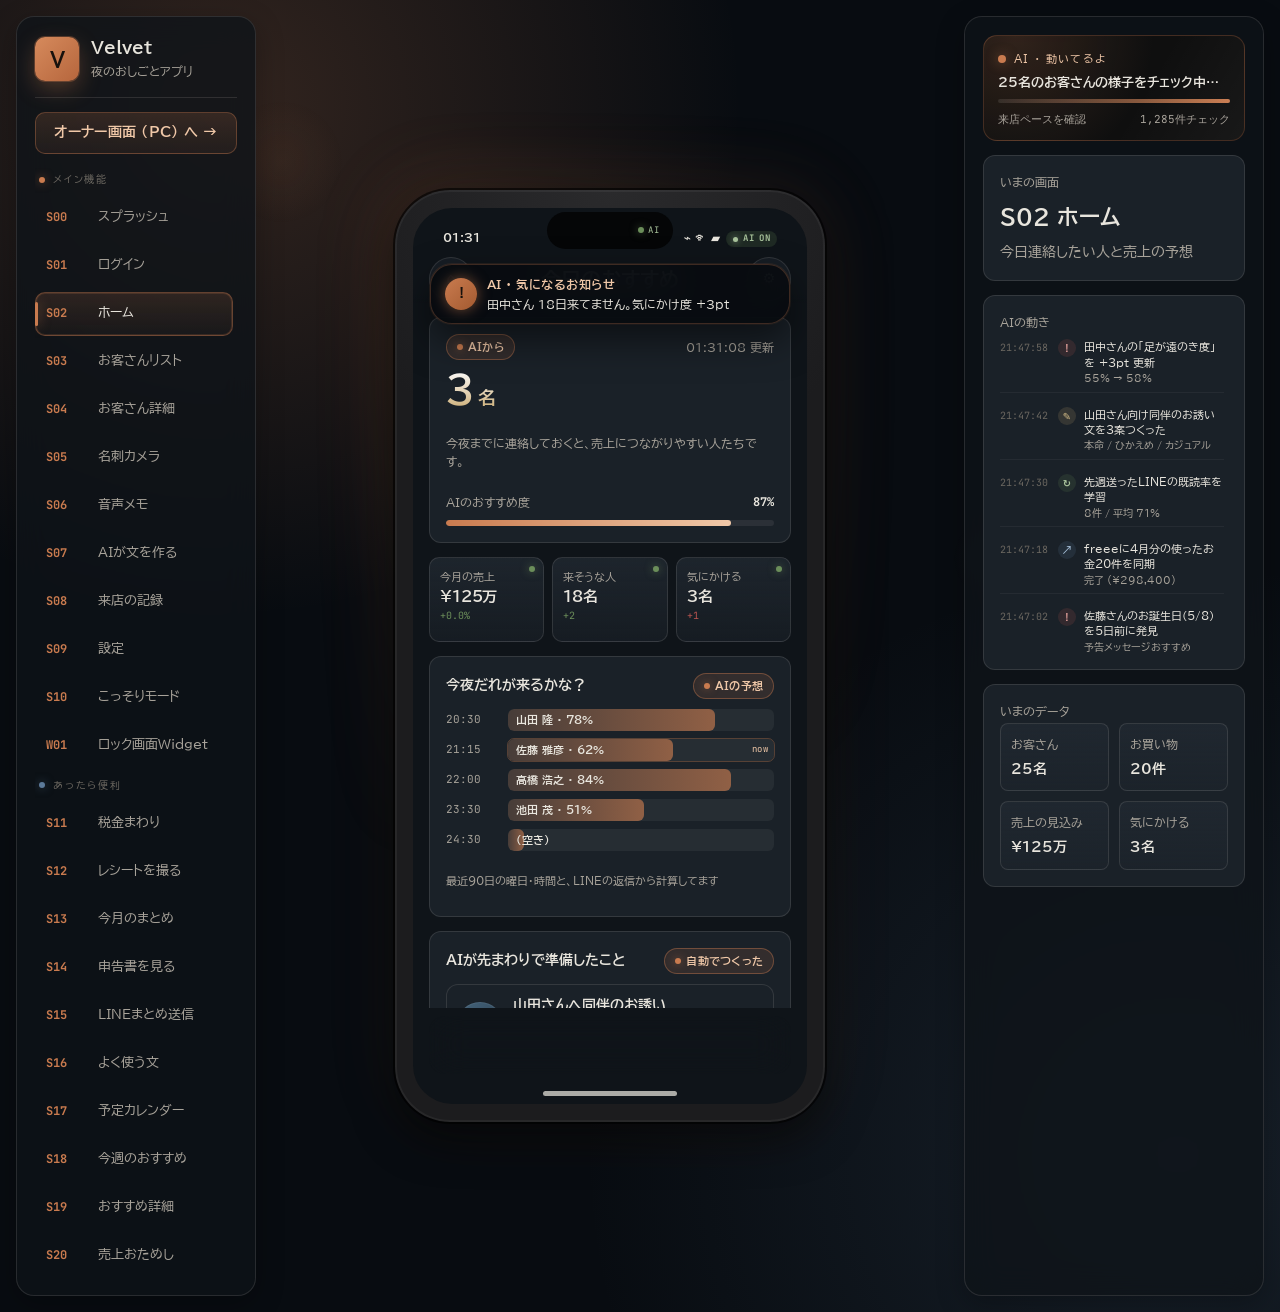
==== index.html @ 961296d8 "Publish Velvet preview" ====
<!doctype html>
<html lang="ja">
<head>
  <meta charset="utf-8">
  <meta name="viewport" content="width=device-width, initial-scale=1">
  <title>Project Velvet Preview</title>
  <meta name="description" content="Project Velvet の共有用インタラクティブHTMLモックアップ。iOS画面とオーナー向けPC画面をブラウザで確認できます。">
  <meta name="theme-color" content="#080c11">
  <meta property="og:type" content="website">
  <meta property="og:title" content="Project Velvet Preview">
  <meta property="og:description" content="Project Velvet の共有用インタラクティブHTMLモックアップ。">
  <meta property="og:url" content="https://ryoki63.github.io/NW/">
  <meta name="twitter:card" content="summary">
  <link rel="icon" href="./favicon.svg" type="image/svg+xml">
  <link rel="canonical" href="https://ryoki63.github.io/NW/">
  <link rel="preconnect" href="https://fonts.googleapis.com">
  <link rel="preconnect" href="https://fonts.gstatic.com" crossorigin>
  <link href="https://fonts.googleapis.com/css2?family=BIZ+UDPGothic:wght@400;700&family=JetBrains+Mono:wght@400;500&display=swap" rel="stylesheet">
  <link rel="stylesheet" href="./styles.css">
</head>
<body>
  <div class="final-shell">
    <aside class="side">
      <div class="brand">
        <div class="brand-mark">V</div>
        <div>
          <strong>Velvet</strong>
          <span>夜のおしごとアプリ</span>
        </div>
      </div>
      <a class="switch-link" href="./btob/">オーナー画面 (PC) へ →</a>
      <nav id="screenNav" class="screen-nav"></nav>
    </aside>

    <main class="stage">
      <div class="phone">
        <div class="island">
          <div class="island-pulse">
            <span class="dot"></span>
            <span>AI</span>
          </div>
        </div>
        <div class="phone-screen">
          <div class="status">
            <span id="statusClock">21:48</span>
            <span>⌁ ᯤ ▰<span class="ai-chip">AI ON</span></span>
          </div>
          <div id="toast" class="toast" aria-live="polite">
            <div class="toast-icon">AI</div>
            <div class="toast-body">
              <strong id="toastTitle">AIから</strong>
              <p id="toastBody">見守りスタートしました</p>
            </div>
          </div>
          <section id="screen" class="screen"></section>
          <nav id="tabbar" class="tabbar" aria-label="アプリのメニュー"></nav>
          <div class="home-line"></div>
        </div>
      </div>
    </main>

    <aside class="meta">
      <div class="ai-status">
        <div class="ai-status-head"><span class="pip"></span> AI · 動いてるよ</div>
        <div class="ai-task" id="aiTask">25名のお客さんの様子をチェック中…</div>
        <div class="ai-progress"><span></span></div>
        <div class="ai-status-foot">
          <span id="aiSubtask">来店ペースを確認</span>
          <span id="aiOps">0件チェック</span>
        </div>
      </div>

      <div class="panel">
        <span class="eyebrow">いまの画面</span>
        <h1 id="metaTitle"></h1>
        <p id="metaPurpose"></p>
      </div>

      <div class="panel">
        <span class="eyebrow">AIの動き</span>
        <div id="activityLog" class="activity-log"></div>
      </div>

      <div class="panel">
        <span class="eyebrow">いまのデータ</span>
        <div id="metaData" class="meta-grid"></div>
      </div>
    </aside>
  </div>

  <script src="./app.js"></script>
</body>
</html>
---- styles.css ----
:root {
  color-scheme: dark;
  --bg-base: #0f1419;
  --bg-surface: #1a2128;
  --bg-elevated: #242c35;
  --text-primary: #e8e5dd;
  --text-secondary: #a8a39a;
  --text-muted: #6b6760;
  --accent: #c97b4f;
  --accent-glow: rgba(201,123,79,.55);
  --success: #6b8e5a;
  --warning: #c49858;
  --danger: #b85450;
  --info: #5c7a99;
  --line: rgba(232, 229, 221, 0.12);
  --line-strong: rgba(232, 229, 221, 0.24);
  --shadow-lg: 0 18px 42px rgba(0, 0, 0, 0.55);
  --shadow-glow: 0 0 0 1px rgba(201,123,79,.32), 0 12px 36px rgba(201,123,79,.18);
  --radius: 12px;
  --font: "BIZ UDPGothic", "BIZ UDゴシック", "Hiragino Sans", "Yu Gothic", system-ui, sans-serif;
  --mono: ui-monospace, "SF Mono", "JetBrains Mono", Consolas, monospace;
}

* { box-sizing: border-box; }

body {
  margin: 0;
  min-height: 100vh;
  background:
    radial-gradient(circle at 18% 8%, rgba(201,123,79,.22), transparent 32%),
    radial-gradient(circle at 92% 88%, rgba(92,122,153,.18), transparent 36%),
    #080c11;
  background-color: #080c11;
  color: var(--text-primary);
  font-family: var(--font);
  font-size: 14px;
  line-height: 1.55;
  overflow-x: hidden;
}

body::before {
  content: "";
  position: fixed;
  inset: 0;
  pointer-events: none;
  background-image:
    radial-gradient(circle at 22% 18%, rgba(201,123,79,.06), transparent 5%),
    radial-gradient(circle at 78% 62%, rgba(201,169,110,.05), transparent 4%),
    radial-gradient(circle at 48% 88%, rgba(92,122,153,.05), transparent 4%);
  animation: drift 18s ease-in-out infinite alternate;
  z-index: 0;
}
@keyframes drift {
  to { transform: translate3d(0, -12px, 0) scale(1.02); }
}

button, input, textarea, select { font: inherit; }
button { cursor: pointer; }
button:active, .tap:active { opacity: .85; transform: scale(.97); }

.final-shell {
  position: relative;
  z-index: 1;
  display: grid;
  grid-template-columns: 284px minmax(430px, 1fr) 340px;
  gap: 24px;
  min-height: 100vh;
  padding: 24px;
}

.side, .meta {
  min-height: calc(100vh - 48px);
  border: 1px solid var(--line);
  border-radius: 18px;
  background: rgba(15,20,25,.78);
  box-shadow: 0 8px 28px rgba(0,0,0,.28);
  backdrop-filter: blur(16px);
}

.side {
  display: flex;
  flex-direction: column;
  gap: 14px;
  padding: 18px;
}

.brand {
  display: flex;
  gap: 12px;
  align-items: center;
  padding-bottom: 14px;
  border-bottom: 1px solid var(--line);
}

.brand-mark {
  position: relative;
  display: grid;
  width: 44px;
  height: 44px;
  place-items: center;
  border-radius: 10px;
  background: linear-gradient(135deg, #d68a5c, #b6663d);
  color: #17110d;
  font-size: 20px;
  font-weight: 700;
  box-shadow: 0 0 0 1px rgba(201,123,79,.32), 0 8px 22px rgba(201,123,79,.32);
}
.brand-mark::after {
  content: "";
  position: absolute;
  inset: -4px;
  border-radius: 14px;
  border: 1px solid rgba(201,123,79,.35);
  opacity: 0;
  animation: brandPulse 3.6s ease-in-out infinite;
}
@keyframes brandPulse {
  0%, 100% { opacity: 0; transform: scale(.9); }
  50% { opacity: .6; transform: scale(1.05); }
}

.brand span, .eyebrow, .muted, .label { color: var(--text-secondary); font-size: 12px; }
.brand strong { display: block; font-size: 17px; }

.switch-link {
  display: flex;
  align-items: center;
  justify-content: center;
  min-height: 42px;
  border: 1px solid rgba(201,123,79,.36);
  border-radius: 10px;
  background: linear-gradient(180deg, rgba(201,123,79,.18), rgba(201,123,79,.08));
  color: #f0c8a8;
  text-decoration: none;
  font-weight: 700;
  letter-spacing: .02em;
  transition: transform .2s ease, box-shadow .2s ease;
}
.switch-link:hover {
  transform: translateY(-1px);
  box-shadow: 0 8px 22px rgba(201,123,79,.22);
}

.nav-section {
  display: grid;
  gap: 4px;
}
.nav-section-title {
  display: flex;
  align-items: center;
  gap: 8px;
  margin: 4px 4px 2px;
  color: var(--text-muted);
  font-size: 10px;
  letter-spacing: .18em;
  text-transform: uppercase;
}
.nav-section-title::before {
  content: "";
  width: 6px;
  height: 6px;
  border-radius: 999px;
  background: var(--accent);
  box-shadow: 0 0 10px var(--accent-glow);
}
.nav-section-title.saas::before { background: var(--info); box-shadow: 0 0 10px rgba(92,122,153,.55); }

.screen-nav {
  display: grid;
  gap: 6px;
  overflow: auto;
  padding-right: 4px;
  flex: 1;
  min-height: 0;
  align-content: start;
}
.screen-nav::-webkit-scrollbar { width: 6px; }
.screen-nav::-webkit-scrollbar-thumb { background: rgba(232,229,221,.1); border-radius: 999px; }

.nav-btn {
  position: relative;
  display: grid;
  grid-template-columns: 42px minmax(0,1fr);
  gap: 10px;
  align-items: center;
  min-height: 44px;
  border: 1px solid transparent;
  border-radius: 10px;
  background: transparent;
  color: var(--text-secondary);
  padding: 6px 10px;
  text-align: left;
  transition: background .18s ease, color .18s ease, border-color .18s ease;
}

.nav-btn:hover {
  border-color: var(--line);
  background: rgba(36,44,53,.5);
  color: var(--text-primary);
}
.nav-btn.active {
  border-color: rgba(201,123,79,.42);
  background: linear-gradient(180deg, rgba(201,123,79,.16), rgba(201,123,79,.04));
  color: var(--text-primary);
  box-shadow: inset 0 0 0 1px rgba(201,123,79,.18);
}
.nav-btn.active::before {
  content: "";
  position: absolute;
  left: -1px;
  top: 9px;
  bottom: 9px;
  width: 3px;
  border-radius: 999px;
  background: var(--accent);
  box-shadow: 0 0 12px var(--accent-glow);
}

.nav-id { color: var(--accent); font-weight: 700; font-family: var(--mono); font-size: 12px; }
.nav-name { overflow: hidden; white-space: nowrap; text-overflow: ellipsis; font-size: 13px; }

.stage {
  display: grid;
  place-items: center;
  min-width: 0;
}

.stage-aux {
  position: absolute;
  display: grid;
  place-items: center;
  pointer-events: none;
}

.phone {
  position: relative;
  width: 430px;
  height: 932px;
  border-radius: 55px;
  background:
    radial-gradient(circle at 50% 0%, #2a2a2c 0%, #1c1c1e 30%),
    #1c1c1e;
  box-shadow:
    var(--shadow-lg),
    0 0 0 2px rgba(0,0,0,.6),
    inset 0 0 0 2px rgba(255,255,255,.05),
    0 0 80px rgba(201,123,79,.08);
  padding: 18px;
}

.phone::before {
  content: "";
  position: absolute;
  inset: -34px;
  border-radius: 80px;
  background: radial-gradient(circle at 30% 20%, rgba(201,123,79,.18), transparent 60%);
  filter: blur(28px);
  opacity: .55;
  z-index: -1;
}

.island {
  position: absolute;
  z-index: 3;
  top: 22px;
  left: 50%;
  width: 126px;
  height: 37px;
  border-radius: 20px;
  background: #050607;
  transform: translateX(-50%);
  overflow: hidden;
}

.island-pulse {
  position: absolute;
  top: 50%;
  right: 14px;
  transform: translateY(-50%);
  display: flex;
  gap: 4px;
  align-items: center;
  color: #a8c29b;
  font-size: 9px;
  font-family: var(--mono);
  letter-spacing: .04em;
}
.island-pulse .dot {
  width: 6px;
  height: 6px;
  border-radius: 999px;
  background: #6b8e5a;
  box-shadow: 0 0 8px rgba(107,142,90,.65);
  animation: pulseDot 1.6s ease-in-out infinite;
}
@keyframes pulseDot {
  0%, 100% { opacity: .55; transform: scale(.85); }
  50% { opacity: 1; transform: scale(1.15); }
}

.phone-screen {
  position: relative;
  display: grid;
  grid-template-rows: 47px minmax(0, 1fr) 72px 24px;
  width: 394px;
  height: 896px;
  overflow: hidden;
  border-radius: 39px;
  background: var(--bg-base);
}

.status {
  z-index: 2;
  display: flex;
  justify-content: space-between;
  align-items: end;
  padding: 0 30px 8px;
  font-size: 12px;
  font-weight: 700;
}
.status .ai-chip {
  display: inline-flex;
  gap: 5px;
  align-items: center;
  margin-left: 6px;
  padding: 1px 7px;
  border-radius: 999px;
  background: rgba(107,142,90,.18);
  color: #a8c29b;
  font-size: 9px;
  font-family: var(--mono);
  letter-spacing: .04em;
}
.status .ai-chip::before {
  content: "";
  width: 5px;
  height: 5px;
  border-radius: 999px;
  background: #a8c29b;
  box-shadow: 0 0 6px rgba(168,194,155,.7);
  animation: pulseDot 1.4s ease-in-out infinite;
}

.screen {
  position: relative;
  overflow: auto;
  padding: 0 16px 18px;
  -webkit-overflow-scrolling: touch;
  scrollbar-width: thin;
  scrollbar-color: rgba(232,229,221,.1) transparent;
}
.screen::-webkit-scrollbar { width: 4px; }
.screen::-webkit-scrollbar-thumb { background: rgba(232,229,221,.1); border-radius: 999px; }

.screen.slide { animation: slide .32s cubic-bezier(.32,.72,0,1); }
@keyframes slide {
  from { opacity: 0; transform: translateX(18px) scale(.99); filter: blur(2px); }
  to   { opacity: 1; transform: translateX(0) scale(1); filter: blur(0); }
}

/* Toast notification (Dynamic Island から降りてくる) */
.toast {
  position: absolute;
  top: 56px;
  left: 50%;
  z-index: 10;
  transform: translateX(-50%) translateY(-120px);
  display: flex;
  gap: 10px;
  align-items: center;
  width: min(360px, calc(100% - 32px));
  padding: 10px 14px;
  border-radius: 22px;
  background: rgba(8, 11, 16, .92);
  border: 1px solid rgba(201,123,79,.28);
  box-shadow: 0 16px 36px rgba(0,0,0,.5), 0 0 0 1px rgba(201,123,79,.12);
  backdrop-filter: blur(18px);
  opacity: 0;
  transition: transform .42s cubic-bezier(.32,.72,0,1), opacity .32s ease;
}
.toast.show {
  opacity: 1;
  transform: translateX(-50%) translateY(0);
}
.toast .toast-icon {
  display: grid;
  place-items: center;
  width: 32px;
  height: 32px;
  border-radius: 999px;
  background: linear-gradient(135deg, var(--accent), #a35a30);
  color: #17110d;
  font-size: 14px;
  font-weight: 700;
  flex: 0 0 auto;
  box-shadow: 0 0 14px var(--accent-glow);
}
.toast .toast-body { min-width: 0; flex: 1; }
.toast .toast-body strong {
  display: block;
  font-size: 12px;
  letter-spacing: .04em;
  color: #f0c8a8;
}
.toast .toast-body p {
  margin: 2px 0 0;
  font-size: 12px;
  color: var(--text-primary);
  line-height: 1.42;
  overflow: hidden;
  text-overflow: ellipsis;
  white-space: nowrap;
}

.home-line {
  justify-self: center;
  align-self: end;
  width: 134px;
  height: 5px;
  margin-bottom: 8px;
  border-radius: 999px;
  background: rgba(232,229,221,.72);
}

.meta {
  display: grid;
  align-content: start;
  gap: 14px;
  padding: 18px;
}

.panel, .card, .item {
  border: 1px solid var(--line);
  border-radius: var(--radius);
  background: var(--bg-surface);
}

.panel, .card { padding: 16px; }
.panel h1 { margin: 6px 0 8px; font-size: 22px; }
.panel p { margin: 0; color: var(--text-secondary); }
.panel ul { margin: 8px 0 0; padding-left: 18px; color: var(--text-secondary); }

.meta-grid {
  display: grid;
  grid-template-columns: 1fr 1fr;
  gap: 10px;
}

.meta-grid div {
  border: 1px solid var(--line);
  border-radius: 8px;
  padding: 10px;
  background: linear-gradient(180deg, rgba(36,44,53,.6), rgba(36,44,53,.2));
}
.meta-grid strong { display: block; margin-top: 3px; font-variant-numeric: tabular-nums; }

/* AI ステータス（メタパネル上部） */
.ai-status {
  position: relative;
  border: 1px solid rgba(201,123,79,.28);
  border-radius: 14px;
  padding: 14px 14px 12px;
  background:
    radial-gradient(circle at 12% 0%, rgba(201,123,79,.18), transparent 55%),
    rgba(20,15,12,.55);
  overflow: hidden;
}
.ai-status::after {
  content: "";
  position: absolute;
  inset: 0;
  background: linear-gradient(120deg, transparent 30%, rgba(255,255,255,.04) 50%, transparent 70%);
  background-size: 220% 100%;
  animation: shimmerBg 6s linear infinite;
  pointer-events: none;
}
@keyframes shimmerBg {
  to { background-position: -220% 0; }
}
.ai-status .ai-status-head {
  display: flex;
  align-items: center;
  gap: 8px;
  margin-bottom: 6px;
  font-size: 11px;
  letter-spacing: .12em;
  color: #f0c8a8;
  text-transform: uppercase;
}
.ai-status .ai-status-head .pip {
  width: 8px;
  height: 8px;
  border-radius: 999px;
  background: var(--accent);
  box-shadow: 0 0 12px var(--accent-glow);
  animation: pulseDot 1.6s ease-in-out infinite;
}
.ai-status .ai-task {
  font-size: 13px;
  font-weight: 700;
  color: var(--text-primary);
  margin-bottom: 6px;
}
.ai-status .ai-progress {
  height: 4px;
  border-radius: 999px;
  background: rgba(232,229,221,.1);
  overflow: hidden;
}
.ai-status .ai-progress span {
  display: block;
  height: 100%;
  background: linear-gradient(90deg, transparent, var(--accent), transparent);
  background-size: 200% 100%;
  animation: scanBar 1.8s linear infinite;
}
@keyframes scanBar {
  to { background-position: -200% 0; }
}
.ai-status .ai-status-foot {
  display: flex;
  justify-content: space-between;
  margin-top: 8px;
  color: var(--text-secondary);
  font-size: 11px;
  font-family: var(--mono);
}

/* AI Activity Log */
.activity-log {
  display: grid;
  gap: 8px;
  max-height: 320px;
  overflow: auto;
  padding-right: 4px;
}
.activity-log::-webkit-scrollbar { width: 4px; }
.activity-log::-webkit-scrollbar-thumb { background: rgba(232,229,221,.1); border-radius: 999px; }

.log-row {
  display: grid;
  grid-template-columns: 50px 18px 1fr;
  gap: 8px;
  align-items: start;
  font-size: 11px;
  line-height: 1.4;
  padding: 6px 0;
  border-bottom: 1px solid rgba(232,229,221,.05);
  animation: logIn .42s ease;
}
.log-row:last-child { border-bottom: 0; }
.log-row .log-time {
  color: var(--text-muted);
  font-family: var(--mono);
  font-size: 10px;
  padding-top: 2px;
}
.log-row .log-icon {
  display: grid;
  place-items: center;
  width: 18px;
  height: 18px;
  border-radius: 999px;
  background: rgba(201,123,79,.16);
  color: var(--accent);
  font-size: 10px;
  font-weight: 700;
}
.log-row.kind-detect .log-icon { background: rgba(184,84,80,.16); color: #dc9b96; }
.log-row.kind-gen .log-icon    { background: rgba(201,169,110,.16); color: #d8c08a; }
.log-row.kind-sync .log-icon   { background: rgba(92,122,153,.16); color: #a6bfd8; }
.log-row.kind-learn .log-icon  { background: rgba(107,142,90,.16); color: #a8c29b; }

.log-row p { margin: 0; color: var(--text-primary); }
.log-row .log-meta { color: var(--text-secondary); font-size: 10px; }
.log-row.is-new {
  background: linear-gradient(90deg, rgba(201,123,79,.1), transparent 90%);
  margin: 0 -4px;
  padding: 6px 4px;
  border-radius: 6px;
  border-bottom: 1px solid rgba(232,229,221,.05);
}
@keyframes logIn {
  from { opacity: 0; transform: translateY(-6px); }
  to   { opacity: 1; transform: translateY(0); }
}

/* 共通の見え方 */
.page { display: grid; gap: 14px; min-height: 100%; }

.nav-bar {
  position: sticky;
  top: 0;
  z-index: 2;
  display: flex;
  align-items: center;
  justify-content: space-between;
  min-height: 48px;
  margin: 0 -16px;
  padding: 0 16px;
  background: linear-gradient(var(--bg-base) 82%, rgba(15,20,25,0));
}

.nav-title {
  flex: 1;
  min-width: 0;
  overflow: hidden;
  text-align: center;
  text-overflow: ellipsis;
  white-space: nowrap;
  font-size: 20px;
  font-weight: 700;
}

.icon-btn {
  display: grid;
  width: 44px;
  height: 44px;
  place-items: center;
  border: 1px solid var(--line);
  border-radius: 999px;
  background: rgba(26,33,40,.78);
  color: var(--text-primary);
  transition: background .18s ease, border-color .18s ease;
}
.icon-btn:hover { background: var(--bg-elevated); border-color: var(--line-strong); }

.btn, .btn-primary, .btn-secondary {
  display: inline-flex;
  align-items: center;
  justify-content: center;
  gap: 6px;
  min-height: 44px;
  border-radius: 10px;
  padding: 0 14px;
  font-weight: 700;
  letter-spacing: .02em;
  transition: transform .18s ease, box-shadow .18s ease, filter .18s ease;
}

.btn-primary {
  border: 0;
  background: linear-gradient(135deg, #d68a5c, #b6663d);
  color: #17110d;
  box-shadow: 0 8px 22px rgba(201,123,79,.28);
}
.btn-primary:hover { transform: translateY(-1px); box-shadow: 0 12px 28px rgba(201,123,79,.36); }
.btn-secondary { border: 1px solid var(--line-strong); background: rgba(36,44,53,.4); color: var(--text-primary); }
.btn-secondary:hover { border-color: var(--accent); color: #f0c8a8; }

.row { display: flex; align-items: center; justify-content: space-between; gap: 10px; }
.row > strong {
  min-width: 0;
  text-align: right;
  overflow-wrap: anywhere;
}
.stack { display: grid; gap: 10px; }
.cluster { display: flex; flex-wrap: wrap; gap: 7px; }

.avatar {
  display: grid;
  flex: 0 0 auto;
  width: 46px;
  height: 46px;
  place-items: center;
  border-radius: 999px;
  background: linear-gradient(135deg, #44637a, #2c4051);
  font-weight: 700;
  box-shadow: inset 0 0 0 1px rgba(255,255,255,.06);
}

.avatar.lg { width: 72px; height: 72px; font-size: 22px; }
.avatar.vip-glow {
  background: linear-gradient(135deg, #d8c08a, #b48f4a);
  color: #17110d;
  box-shadow: 0 0 18px rgba(201,169,110,.45), inset 0 0 0 1px rgba(255,255,255,.18);
}

.badge, .chip {
  display: inline-flex;
  align-items: center;
  gap: 5px;
  min-height: 26px;
  border: 1px solid var(--line);
  border-radius: 999px;
  padding: 0 10px;
  color: var(--text-secondary);
  font-size: 11px;
  font-weight: 600;
  letter-spacing: .02em;
}

.vip { color: #c9a96e; border-color: rgba(201,169,110,.38); background: rgba(201,169,110,.12); }
.success { color: #a8c29b; border-color: rgba(107,142,90,.4); background: rgba(107,142,90,.14); }
.warn { color: #d7bd82; border-color: rgba(196,152,88,.4); background: rgba(196,152,88,.14); }
.danger { color: #dc9b96; border-color: rgba(184,84,80,.4); background: rgba(184,84,80,.14); }
.info { color: #a6bfd8; border-color: rgba(92,122,153,.4); background: rgba(92,122,153,.14); }
.ai { color: #f0c8a8; border-color: rgba(201,123,79,.42); background: rgba(201,123,79,.14); }
.ai::before {
  content: "";
  width: 6px;
  height: 6px;
  border-radius: 999px;
  background: var(--accent);
  box-shadow: 0 0 8px var(--accent-glow);
  animation: pulseDot 1.6s ease-in-out infinite;
}

.item {
  display: grid;
  grid-template-columns: auto minmax(0,1fr) auto;
  gap: 10px;
  align-items: center;
  min-height: 70px;
  padding: 12px;
  color: var(--text-primary);
  text-align: left;
  transition: transform .2s ease, border-color .2s ease, background .2s ease;
}
.item:hover { border-color: var(--line-strong); background: rgba(36,44,53,.7); }
.item > span:last-child {
  justify-self: end;
  max-width: 86px;
  text-align: right;
  white-space: normal;
  line-height: 1.25;
}

.item.compact {
  min-height: 62px;
  padding: 10px;
}

.copy { min-width: 0; }
.copy strong { display:block; overflow:hidden; white-space:nowrap; text-overflow:ellipsis; }
.copy p { margin: 2px 0 0; color: var(--text-secondary); font-size: 12px; }

.kpis { display:grid; grid-template-columns: repeat(3,1fr); gap:8px; }
.kpi {
  position: relative;
  min-width: 0;
  border:1px solid var(--line);
  border-radius:10px;
  background: linear-gradient(180deg, rgba(36,44,53,.7), rgba(36,44,53,.35));
  padding:10px 10px 10px 10px;
  overflow: hidden;
}
.kpi span {
  display:block;
  color:var(--text-secondary);
  font-size:11px;
  overflow: hidden;
  text-overflow: ellipsis;
  white-space: nowrap;
}
.kpi strong {
  display:block;
  margin-top:3px;
  font-size:15px;
  line-height:1.25;
  font-variant-numeric: tabular-nums;
  overflow: hidden;
  text-overflow: ellipsis;
  white-space: nowrap;
  letter-spacing: -.01em;
}
.kpi.live::after {
  content: "";
  position: absolute;
  top: 8px;
  right: 8px;
  width: 6px;
  height: 6px;
  border-radius: 999px;
  background: var(--success);
  box-shadow: 0 0 8px rgba(107,142,90,.7);
  animation: pulseDot 1.4s ease-in-out infinite;
}
.kpi.live > span:first-child { padding-right: 14px; }
.kpi .delta {
  display: inline-block;
  margin-top: 2px;
  font-size: 10px;
  color: var(--success);
  font-family: var(--mono);
  white-space: nowrap;
  overflow: hidden;
  text-overflow: ellipsis;
}
.kpi .delta.down { color: var(--danger); }

.hero-num {
  font-size: 38px;
  font-weight: 700;
  line-height: 1.1;
  font-variant-numeric: tabular-nums;
  letter-spacing: -.02em;
  background: linear-gradient(180deg, #ffffff 0%, #c9a96e 100%);
  -webkit-background-clip: text;
  background-clip: text;
  color: transparent;
}
.hero-num .hero-unit {
  font-size: 18px;
  font-weight: 700;
  margin-left: 4px;
  letter-spacing: 0;
}

.progress { height:8px; overflow:hidden; border-radius:999px; background: rgba(232,229,221,.12); }
.progress span {
  display:block;
  height:100%;
  border-radius:inherit;
  background: linear-gradient(90deg, var(--accent), #f0c8a8);
  transition: width .8s cubic-bezier(.32,.72,0,1);
}

.tabbar {
  position: relative;
  z-index: 5;
  display: grid;
  grid-template-columns: repeat(5,1fr);
  gap: 4px;
  align-self: center;
  margin: 8px 16px 6px;
  border: 1px solid var(--line);
  border-radius: 16px;
  background: rgba(15,20,25,.94);
  box-shadow: var(--shadow-lg);
  padding: 7px;
  backdrop-filter: blur(18px);
}

.tabbar.hidden {
  visibility: hidden;
  pointer-events: none;
}

.tabbar button {
  position: relative;
  min-height: 42px;
  border: 0;
  border-radius: 10px;
  background: transparent;
  color: var(--text-secondary);
  font-size: 11px;
  font-weight: 700;
}
.tabbar button.active {
  background: var(--bg-elevated);
  color: var(--text-primary);
  box-shadow: inset 0 0 0 1px rgba(201,123,79,.25);
}
.tabbar button.active::after {
  content: "";
  position: absolute;
  bottom: 4px;
  left: 50%;
  width: 14px;
  height: 2px;
  border-radius: 999px;
  background: var(--accent);
  transform: translateX(-50%);
  box-shadow: 0 0 8px var(--accent-glow);
}

.input, .textarea, .select {
  width: 100%;
  min-height: 44px;
  border: 1px solid var(--line);
  border-radius: 10px;
  background: rgba(15,20,25,.7);
  color: var(--text-primary);
  padding: 11px;
  transition: border-color .18s ease, box-shadow .18s ease;
}
.input:focus, .textarea:focus, .select:focus {
  border-color: var(--accent);
  box-shadow: 0 0 0 3px rgba(201,123,79,.15);
  outline: none;
}
.textarea { min-height: 92px; resize: vertical; }

.chart {
  position: relative;
  min-height: 150px;
  border: 1px solid var(--line);
  border-radius: 12px;
  background: linear-gradient(180deg, rgba(15,20,25,.55), rgba(15,20,25,.25));
  padding: 8px;
  overflow: hidden;
}
.chart::after {
  content: "";
  position: absolute;
  inset: 0;
  pointer-events: none;
  background: linear-gradient(120deg, transparent 30%, rgba(255,255,255,.025) 50%, transparent 70%);
  background-size: 220% 100%;
  animation: shimmerBg 9s linear infinite;
}

.donut-wrap { display:grid; grid-template-columns: 132px 1fr; gap:12px; align-items:center; }

.receipt-box, .camera {
  position: relative;
  min-height: 300px;
  border-radius: 16px;
  background:
    radial-gradient(circle at 50% 50%, rgba(232,229,221,.16), transparent 38%),
    #10161c;
  border: 1px solid var(--line);
  display:grid;
  place-items:center;
  text-align:center;
  overflow: hidden;
}

/* Realistic business card */
.bizcard-stage { display: grid; gap: 10px; place-items: center; }
.bizcard {
  position: relative;
  width: 280px;
  min-height: 168px;
  padding: 16px 18px 14px;
  border-radius: 6px;
  background:
    radial-gradient(120% 80% at 0% 0%, rgba(255,255,255,.55) 0%, transparent 55%),
    linear-gradient(180deg, #f8f3e7 0%, #ece4d3 100%);
  color: #2a2418;
  box-shadow:
    0 0 0 1px rgba(0,0,0,.06),
    0 2px 6px rgba(0,0,0,.18),
    0 14px 28px rgba(0,0,0,.28);
  text-align: left;
  font-feature-settings: "palt";
  letter-spacing: .02em;
  overflow: hidden;
  transform: rotate(-1.2deg);
  transition: transform .3s ease;
}
.bizcard::before {
  content: "";
  position: absolute;
  inset: 6px;
  border: 1px solid rgba(120, 95, 60, .22);
  border-radius: 3px;
  pointer-events: none;
}
.bizcard::after {
  content: "";
  position: absolute;
  left: 16px;
  right: 16px;
  bottom: 36px;
  height: 1px;
  background: linear-gradient(90deg, transparent, rgba(170, 130, 70, .55), transparent);
}
.bizcard:hover { transform: rotate(0deg) scale(1.02); }

.bizcard-bg-mark {
  position: absolute;
  right: -10px;
  bottom: -22px;
  font-size: 76px;
  font-weight: 800;
  color: rgba(170, 130, 70, .08);
  letter-spacing: -.04em;
  pointer-events: none;
}

.bizcard-head {
  display: grid;
  grid-template-columns: 36px 1fr;
  gap: 10px;
  align-items: center;
}
.bizcard-mark {
  display: grid;
  width: 36px;
  height: 36px;
  place-items: center;
  border-radius: 4px;
  background: linear-gradient(135deg, #6b4a25, #c9a35a);
  color: #f8f3e7;
  font-size: 11px;
  font-weight: 800;
  letter-spacing: .04em;
  box-shadow: 0 2px 4px rgba(0,0,0,.18);
}
.bizcard-company { display: grid; gap: 1px; min-width: 0; }
.bizcard-en {
  font-size: 8.5px;
  letter-spacing: .18em;
  text-transform: uppercase;
  color: #846239;
  font-weight: 600;
}
.bizcard-jp {
  font-size: 11px;
  font-weight: 700;
  color: #2a2418;
  white-space: nowrap;
  overflow: hidden;
  text-overflow: ellipsis;
}

.bizcard-line {
  height: 1px;
  margin: 10px 0 8px;
  background: linear-gradient(90deg, transparent, rgba(120, 95, 60, .35) 30%, rgba(120, 95, 60, .35) 70%, transparent);
}

.bizcard-body { display: grid; gap: 2px; padding: 0 0 4px; }
.bizcard-title {
  font-size: 9.5px;
  letter-spacing: .12em;
  color: #6b4a25;
  font-weight: 600;
}
.bizcard-name {
  font-size: 22px;
  font-weight: 700;
  color: #1d1810;
  letter-spacing: .12em;
  line-height: 1.1;
}
.bizcard-name-en {
  font-size: 9.5px;
  letter-spacing: .15em;
  color: #846239;
  font-weight: 500;
  text-transform: uppercase;
}

.bizcard-foot {
  display: grid;
  gap: 4px;
  margin-top: 6px;
  font-size: 9px;
  line-height: 1.5;
  color: #4a3d28;
  font-feature-settings: "palt";
}
.bizcard-foot > div { display: grid; gap: 1px; }
.bizcard-foot span { display: block; }

.bizcard-guide {
  margin: 0;
  font-size: 11px;
  color: var(--text-secondary);
  letter-spacing: .04em;
}
.camera::before {
  content: "";
  position: absolute;
  inset: 8px;
  border: 1px dashed rgba(201,123,79,.4);
  border-radius: 12px;
  pointer-events: none;
}
.camera::after {
  content: "";
  position: absolute;
  left: 8px;
  right: 8px;
  height: 2px;
  border-radius: 999px;
  background: linear-gradient(90deg, transparent, var(--accent), transparent);
  box-shadow: 0 0 14px var(--accent-glow);
  animation: scanLine 2.4s ease-in-out infinite;
}
@keyframes scanLine {
  0%   { top: 12px; opacity: 0; }
  10%  { opacity: 1; }
  90%  { opacity: 1; }
  100% { top: calc(100% - 12px); opacity: 0; }
}

.calendar {
  display:grid;
  grid-template-columns: repeat(7,1fr);
  gap:5px;
}
.day {
  position: relative;
  min-height: 42px;
  border: 1px solid var(--line);
  border-radius: 8px;
  padding: 5px;
  background: rgba(36,44,53,.5);
  font-size: 11px;
}
.day.has { border-color: rgba(201,123,79,.5); background: rgba(201,123,79,.08); }
.day.has::after {
  content: "";
  position: absolute;
  bottom: 4px;
  right: 4px;
  width: 5px;
  height: 5px;
  border-radius: 999px;
  background: var(--accent);
  box-shadow: 0 0 6px var(--accent-glow);
  animation: pulseDot 2s ease-in-out infinite;
}

.paper {
  min-height: 440px;
  border-radius: 8px;
  background: #f4f0e7;
  color: #23201b;
  padding: 18px;
  box-shadow: 0 10px 25px rgba(0,0,0,.28);
}

.scenario-card.active {
  border-color: rgba(201,123,79,.58);
  background: rgba(201,123,79,.12);
  box-shadow: 0 0 0 1px rgba(201,123,79,.36) inset, 0 12px 28px rgba(201,123,79,.18);
}

.drawn .sim-line {
  stroke-dasharray: 900;
  stroke-dashoffset: 900;
  animation: drawLine 1.2s ease forwards;
}
.drawn .accent-line { animation-delay: .2s; }
@keyframes drawLine {
  to { stroke-dashoffset: 0; }
}

.light-page {
  margin: 0 -16px -18px;
  padding: 0 16px 18px;
  min-height: 100%;
  background: #f5f3ee;
  color: #24201b;
}
.light-card { background:#fff; color:#24201b; border-color:rgba(36,32,27,.1); box-shadow:0 10px 20px rgba(36,32,27,.08); }

/* AI Bubble - 文案生成のタイプライター */
.ai-bubble {
  position: relative;
  border: 1px solid rgba(201,123,79,.32);
  border-radius: 12px;
  background:
    linear-gradient(180deg, rgba(201,123,79,.12), rgba(201,123,79,.04)),
    rgba(20,15,12,.5);
  padding: 14px 14px 12px;
  overflow: hidden;
}
.ai-bubble::before {
  content: "";
  position: absolute;
  top: 0; left: 0; right: 0;
  height: 1px;
  background: linear-gradient(90deg, transparent, var(--accent), transparent);
  background-size: 200% 100%;
  animation: scanBar 2.2s linear infinite;
}
.ai-bubble .ai-bubble-head {
  display: flex;
  gap: 8px;
  align-items: center;
  margin-bottom: 8px;
  font-size: 11px;
  letter-spacing: .12em;
  text-transform: uppercase;
  color: #f0c8a8;
}
.ai-bubble .ai-bubble-head::before {
  content: "";
  width: 7px;
  height: 7px;
  border-radius: 999px;
  background: var(--accent);
  box-shadow: 0 0 10px var(--accent-glow);
  animation: pulseDot 1.6s ease-in-out infinite;
}
.ai-bubble .ai-text {
  font-size: 13.5px;
  line-height: 1.6;
  color: var(--text-primary);
  min-height: 1.6em;
}
.ai-bubble .ai-text.typing::after {
  content: "▍";
  display: inline-block;
  margin-left: 2px;
  color: var(--accent);
  animation: caret .9s steps(2) infinite;
}
@keyframes caret {
  50% { opacity: 0; }
}

/* Voice waveform */
.waveform {
  display: flex;
  gap: 3px;
  align-items: end;
  justify-content: center;
  height: 64px;
  padding: 0 8px;
}
.waveform .bar {
  width: 4px;
  border-radius: 999px;
  background: linear-gradient(180deg, var(--accent), #6b8e5a);
  animation: waveBar 1s ease-in-out infinite;
}
@keyframes waveBar {
  0%, 100% { height: 12%; opacity: .55; }
  50%      { height: 92%; opacity: 1; }
}

/* Confidence Ring */
.ring-wrap {
  display: grid;
  grid-template-columns: 96px 1fr;
  gap: 14px;
  align-items: center;
}
.ring {
  position: relative;
  width: 96px;
  height: 96px;
}
.ring svg { width: 100%; height: 100%; transform: rotate(-90deg); }
.ring .ring-bg { stroke: rgba(232,229,221,.1); }
.ring .ring-fg {
  stroke: var(--accent);
  stroke-linecap: round;
  filter: drop-shadow(0 0 6px var(--accent-glow));
  stroke-dasharray: 264;
  animation: ringFill 1.4s cubic-bezier(.32,.72,0,1) forwards;
}
@keyframes ringFill {
  from { stroke-dashoffset: 264; }
}
.ring .ring-label {
  position: absolute;
  inset: 0;
  display: grid;
  place-items: center;
  text-align: center;
  font-variant-numeric: tabular-nums;
}
.ring .ring-label strong { font-size: 22px; }
.ring .ring-label span { display: block; font-size: 10px; color: var(--text-secondary); }

/* Splash boot */
.splash-boot {
  display: grid;
  place-items: center;
  gap: 18px;
  text-align: center;
  height: 100%;
}
.splash-boot .ring-orbit {
  position: relative;
  width: 140px;
  height: 140px;
}
.splash-boot .ring-orbit::before,
.splash-boot .ring-orbit::after {
  content: "";
  position: absolute;
  inset: 0;
  border-radius: 999px;
  border: 1px solid rgba(201,123,79,.28);
}
.splash-boot .ring-orbit::after {
  inset: 12px;
  border-color: rgba(201,123,79,.5);
  border-top-color: transparent;
  animation: rotate360 1.6s linear infinite;
}
@keyframes rotate360 { to { transform: rotate(360deg); } }

.splash-boot .splash-mark {
  position: absolute;
  top: 50%;
  left: 50%;
  width: 64px;
  height: 64px;
  display: grid;
  place-items: center;
  border-radius: 14px;
  background: linear-gradient(135deg, #d68a5c, #b6663d);
  color: #17110d;
  font-size: 28px;
  font-weight: 700;
  transform: translate(-50%, -50%);
  box-shadow: 0 0 24px var(--accent-glow);
}

.splash-boot .boot-log {
  font-family: var(--mono);
  font-size: 11px;
  color: var(--text-secondary);
  text-align: left;
  width: 240px;
  display: grid;
  gap: 4px;
}
.splash-boot .boot-log span {
  opacity: 0;
  animation: bootLog .42s ease forwards;
}
.splash-boot .boot-log span:nth-child(1) { animation-delay: .2s; }
.splash-boot .boot-log span:nth-child(2) { animation-delay: .7s; }
.splash-boot .boot-log span:nth-child(3) { animation-delay: 1.2s; }
.splash-boot .boot-log span:nth-child(4) { animation-delay: 1.7s; }
@keyframes bootLog {
  to { opacity: 1; }
}

/* Card entrance stagger */
.page > .card,
.page > .item,
.page > .stack > .card,
.page > .stack > .item,
.page > .kpis,
.page > .ai-bubble {
  animation: enterUp .42s cubic-bezier(.32,.72,0,1) backwards;
}
.page > *:nth-child(1) { animation-delay: .04s; }
.page > *:nth-child(2) { animation-delay: .09s; }
.page > *:nth-child(3) { animation-delay: .14s; }
.page > *:nth-child(4) { animation-delay: .18s; }
.page > *:nth-child(5) { animation-delay: .22s; }
.page > *:nth-child(6) { animation-delay: .25s; }
.page > *:nth-child(7) { animation-delay: .28s; }
@keyframes enterUp {
  from { opacity: 0; transform: translateY(8px); }
  to   { opacity: 1; transform: translateY(0); }
}

/* Strategy bars */
.strat-bar {
  display: grid;
  grid-template-columns: 1fr 56px;
  gap: 8px;
  align-items: center;
  font-size: 12px;
}
.strat-bar .bar {
  position: relative;
  height: 6px;
  border-radius: 999px;
  background: rgba(232,229,221,.08);
  overflow: hidden;
}
.strat-bar .bar > i {
  position: absolute;
  top: 0;
  left: 0;
  height: 100%;
  border-radius: inherit;
  background: linear-gradient(90deg, var(--accent), #f0c8a8);
  width: 0;
  animation: fillBar 1.1s cubic-bezier(.32,.72,0,1) forwards;
}
@keyframes fillBar {
  to { width: var(--w, 50%); }
}
.strat-bar strong { font-variant-numeric: tabular-nums; text-align: right; font-family: var(--mono); }

/* Sparkline (mini) */
.spark {
  display: inline-block;
  width: 56px;
  height: 18px;
  vertical-align: middle;
}
.spark polyline { stroke-dasharray: 200; stroke-dashoffset: 200; animation: drawLine 1.1s ease forwards; }

/* Tabbar AI badge */
.tabbar button[data-badge]::before {
  content: "";
  position: absolute;
  top: 4px;
  right: 12px;
  width: 7px;
  height: 7px;
  border-radius: 999px;
  background: var(--accent);
  box-shadow: 0 0 10px var(--accent-glow);
  animation: pulseDot 1.5s ease-in-out infinite;
}

/* AI Pipeline (multi-stage check) */
.pipeline {
  display: grid;
  gap: 8px;
}
.pipeline .step {
  display: grid;
  grid-template-columns: 22px 1fr auto;
  gap: 10px;
  align-items: center;
  padding: 8px 10px;
  border-radius: 10px;
  border: 1px solid var(--line);
  background: rgba(20,15,12,.4);
  font-size: 12.5px;
  opacity: .35;
  transition: opacity .3s ease, border-color .3s ease, background .3s ease;
}
.pipeline .step .check {
  display: grid;
  width: 22px;
  height: 22px;
  place-items: center;
  border-radius: 999px;
  background: rgba(232,229,221,.06);
  color: var(--text-muted);
  font-size: 12px;
  font-weight: 700;
}
.pipeline .step.active {
  opacity: 1;
  border-color: rgba(201,123,79,.36);
  background: linear-gradient(180deg, rgba(201,123,79,.14), rgba(201,123,79,.02));
}
.pipeline .step.active .check {
  background: rgba(201,123,79,.18);
  color: var(--accent);
  animation: spinSlow 1.6s linear infinite;
}
.pipeline .step.done { opacity: 1; }
.pipeline .step.done .check {
  background: rgba(107,142,90,.22);
  color: #a8c29b;
}
.pipeline .step .conf {
  font-family: var(--mono);
  font-size: 10px;
  color: var(--text-secondary);
}
@keyframes spinSlow { to { transform: rotate(360deg); } }

/* Topic cloud */
.topic-cloud {
  display: flex;
  flex-wrap: wrap;
  gap: 6px;
}
.topic-cloud .topic {
  display: inline-flex;
  align-items: center;
  gap: 5px;
  padding: 5px 10px;
  border-radius: 999px;
  border: 1px solid var(--line);
  background: linear-gradient(180deg, rgba(36,44,53,.7), rgba(36,44,53,.3));
  font-size: 11px;
  color: var(--text-primary);
}
.topic-cloud .topic.hot {
  border-color: rgba(201,123,79,.42);
  background: linear-gradient(180deg, rgba(201,123,79,.18), rgba(201,123,79,.06));
  color: #f0c8a8;
}
.topic-cloud .topic.cold { color: var(--text-muted); }
.topic-cloud .topic .freq { font-family: var(--mono); font-size: 9px; opacity: .7; }

/* Countdown */
.countdown {
  display: grid;
  gap: 4px;
  padding: 12px;
  border: 1px solid var(--line);
  border-radius: 10px;
  background: linear-gradient(180deg, rgba(92,122,153,.16), rgba(92,122,153,.04));
}
.countdown .cd-label { color: var(--text-secondary); font-size: 11px; letter-spacing: .04em; }
.countdown .cd-value {
  font-family: var(--mono);
  font-variant-numeric: tabular-nums;
  font-size: 22px;
  font-weight: 700;
  color: #a6bfd8;
}
.countdown .cd-meta { color: var(--text-secondary); font-size: 10px; }

/* AI focus highlight (cross-screen) */
.ai-focus {
  position: relative;
  border-color: rgba(201,123,79,.5) !important;
  box-shadow: 0 0 0 1px rgba(201,123,79,.36) inset, 0 12px 28px rgba(201,123,79,.18);
  animation: focusFlash 2.4s ease;
}
@keyframes focusFlash {
  0%   { background: rgba(201,123,79,.0); }
  20%  { background: rgba(201,123,79,.16); }
  100% { background: rgba(201,123,79,.0); }
}

/* Tonight timeline */
.timeline {
  display: grid;
  grid-template-columns: 50px 1fr;
  gap: 8px 12px;
  align-items: center;
}
.timeline .t-time {
  font-family: var(--mono);
  font-size: 11px;
  color: var(--text-secondary);
}
.timeline .t-bar {
  position: relative;
  height: 22px;
  border-radius: 6px;
  background: rgba(232,229,221,.06);
  overflow: hidden;
}
.timeline .t-bar > i {
  position: absolute;
  top: 0;
  left: 0;
  height: 100%;
  border-radius: inherit;
  background: linear-gradient(90deg, rgba(201,123,79,.2), rgba(201,123,79,.65));
  width: 0;
  animation: fillBar 1.1s cubic-bezier(.32,.72,0,1) forwards;
}
.timeline .t-bar .t-name {
  position: absolute;
  inset: 0;
  display: flex;
  align-items: center;
  padding-left: 8px;
  color: var(--text-primary);
  font-size: 11px;
  font-weight: 700;
  z-index: 1;
}
.timeline .t-bar.now {
  outline: 1px solid rgba(201,123,79,.35);
}
.timeline .t-bar.now::after {
  content: "now";
  position: absolute;
  right: 6px;
  top: 50%;
  transform: translateY(-50%);
  font-family: var(--mono);
  font-size: 9px;
  letter-spacing: .04em;
  color: #f0c8a8;
}

/* Send progress (S15) */
.send-traveler {
  display: grid;
  grid-template-columns: repeat(8, 1fr);
  gap: 4px;
  margin-top: 8px;
}
.send-traveler .slot {
  position: relative;
  display: grid;
  place-items: center;
  height: 36px;
  border-radius: 8px;
  border: 1px solid var(--line);
  background: rgba(36,44,53,.5);
  font-size: 11px;
  color: var(--text-secondary);
  transition: all .3s ease;
}
.send-traveler .slot.sent {
  border-color: rgba(107,142,90,.4);
  background: rgba(107,142,90,.16);
  color: #a8c29b;
}
.send-traveler .slot.active {
  border-color: rgba(201,123,79,.55);
  background: rgba(201,123,79,.18);
  color: #f0c8a8;
  animation: sendingPulse 1.2s ease-in-out infinite;
}
@keyframes sendingPulse {
  0%, 100% { box-shadow: 0 0 0 0 rgba(201,123,79,.4); }
  50%      { box-shadow: 0 0 0 6px rgba(201,123,79,0); }
}

/* Face ID scanner */
.face-scan {
  position: relative;
  width: 160px;
  height: 160px;
  margin: 0 auto;
}
.face-scan .ring-arc {
  position: absolute;
  inset: 0;
  border-radius: 999px;
  border: 2px solid transparent;
  border-top-color: var(--accent);
  border-right-color: var(--accent);
  animation: rotate360 1.4s linear infinite;
  filter: drop-shadow(0 0 6px var(--accent-glow));
}
.face-scan .ring-arc.r2 {
  inset: 12px;
  border-top-color: rgba(201,123,79,.5);
  border-right-color: rgba(201,123,79,.5);
  animation-direction: reverse;
  animation-duration: 1.8s;
}
.face-scan .face {
  position: absolute;
  inset: 28px;
  display: grid;
  place-items: center;
  border-radius: 999px;
  background: radial-gradient(circle at 50% 35%, rgba(232,229,221,.16), transparent 50%), rgba(20,15,12,.4);
  font-size: 36px;
}
.face-scan .scan-line {
  position: absolute;
  left: 28px;
  right: 28px;
  height: 2px;
  background: linear-gradient(90deg, transparent, var(--accent), transparent);
  box-shadow: 0 0 12px var(--accent-glow);
  animation: faceScanLine 1.6s ease-in-out infinite;
}
@keyframes faceScanLine {
  0%   { top: 30px; opacity: 0; }
  10%  { opacity: 1; }
  90%  { opacity: 1; }
  100% { top: calc(100% - 30px); opacity: 0; }
}

/* Anomaly alert (S13) */
.anomaly-alert {
  display: grid;
  grid-template-columns: 30px 1fr;
  gap: 10px;
  align-items: center;
  padding: 10px 12px;
  border-radius: 10px;
  border: 1px solid rgba(196,152,88,.4);
  background: linear-gradient(180deg, rgba(196,152,88,.16), rgba(196,152,88,.04));
}
.anomaly-alert .ico {
  display: grid;
  place-items: center;
  width: 30px;
  height: 30px;
  border-radius: 999px;
  background: rgba(196,152,88,.22);
  color: #d7bd82;
  font-weight: 700;
  animation: pulseDot 1.6s ease-in-out infinite;
}
.anomaly-alert strong { display: block; color: #d7bd82; font-size: 12px; }
.anomaly-alert p { margin: 2px 0 0; color: var(--text-secondary); font-size: 11px; line-height: 1.4; }

/* Boot progress (S00) */
.boot-progress {
  width: 240px;
  margin: 0 auto;
  height: 3px;
  border-radius: 999px;
  background: rgba(232,229,221,.08);
  overflow: hidden;
}
.boot-progress > i {
  display: block;
  height: 100%;
  width: 0;
  background: linear-gradient(90deg, var(--accent), #f0c8a8);
  animation: bootFill 2.4s cubic-bezier(.32,.72,0,1) forwards;
}
@keyframes bootFill { to { width: 100%; } }

@media (max-width: 1280px) {
  .final-shell { grid-template-columns: 240px minmax(420px, 1fr) 300px; gap: 16px; padding: 16px; }
}

@media (max-width: 1120px) {
  .final-shell { grid-template-columns: 1fr; }
  .side, .meta { min-height: auto; }
  .screen-nav { grid-template-columns: repeat(3,minmax(0,1fr)); }
}

@media (max-width: 560px) {
  .final-shell { padding: 10px; }
  .side, .meta { display:none; }
  .phone { width: min(100vw - 20px, 430px); height: calc((min(100vw - 20px, 430px)) * 2.167); max-height: calc(100vh - 20px); padding: 12px; border-radius: 44px; }
  .phone-screen { width:100%; height:100%; border-radius:34px; }
  .island { top:16px; }
}

@media (prefers-reduced-motion: reduce) {
  *, *::before, *::after {
    animation-duration: .01ms !important;
    animation-iteration-count: 1 !important;
    transition-duration: .01ms !important;
  }
}
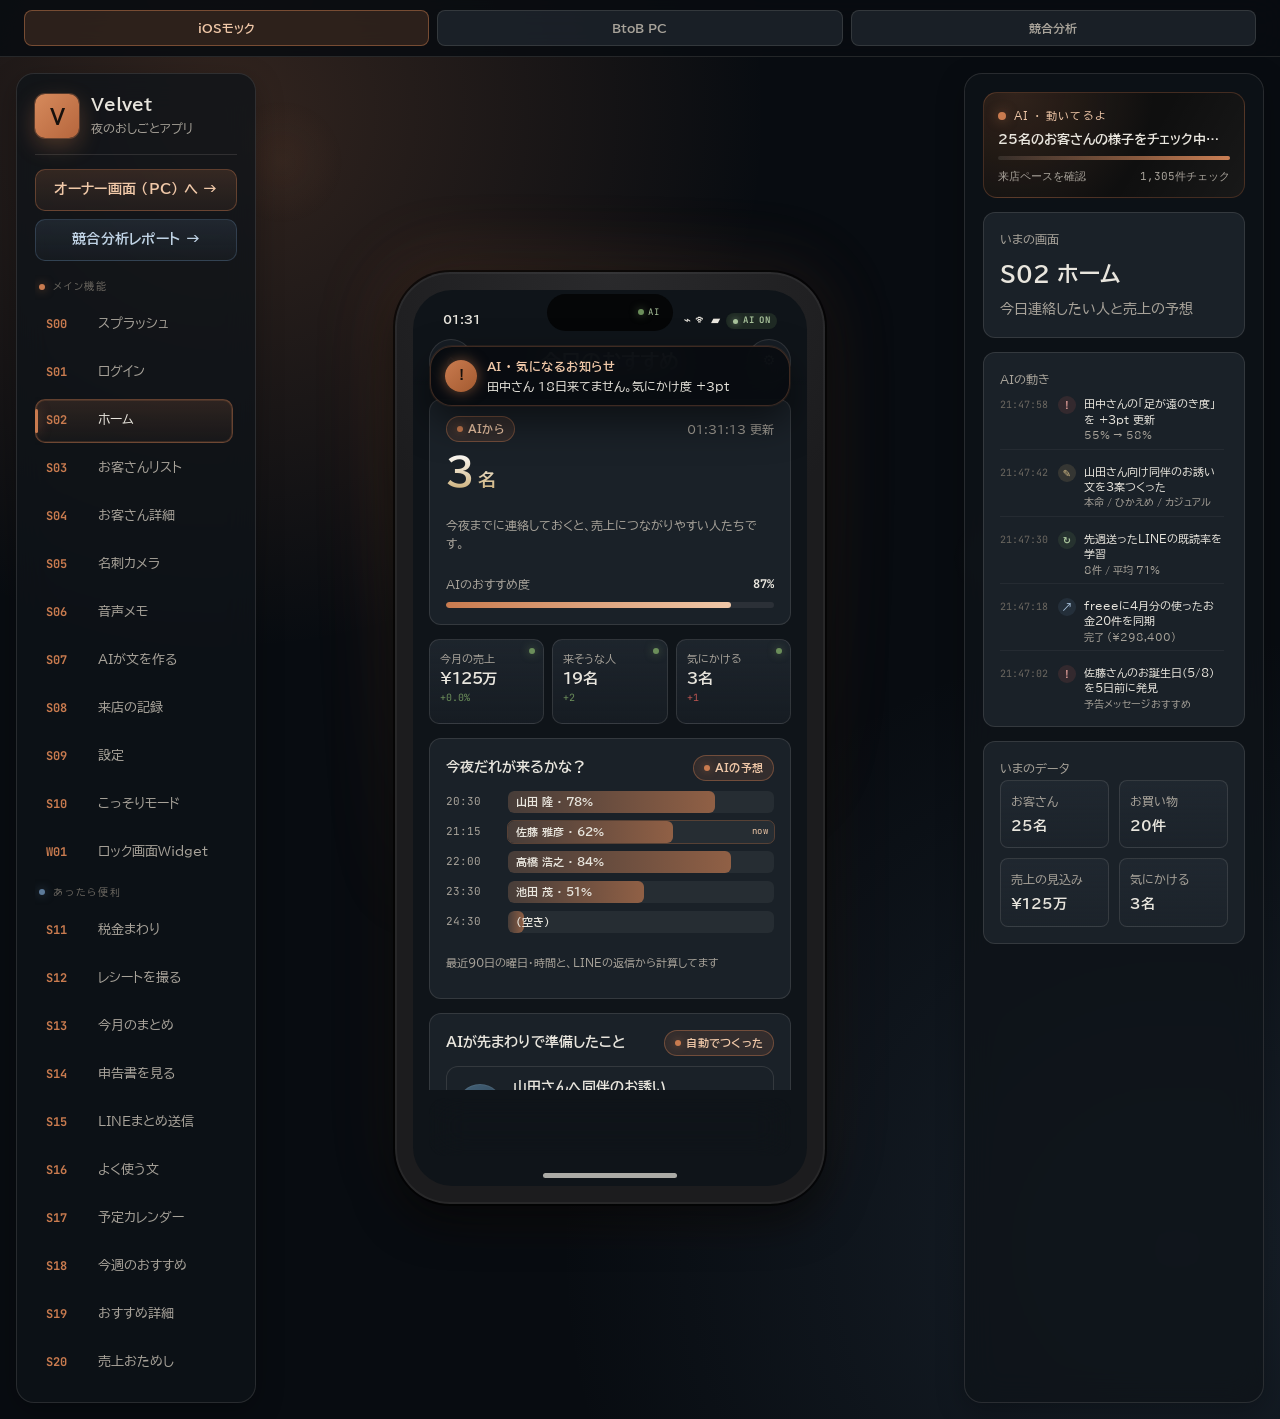
==== commit 5ce478ce: "Add preview navigation tabs" ====
--- a/index.html
+++ b/index.html
@@ -9,16 +9,21 @@
   <meta property="og:type" content="website">
   <meta property="og:title" content="Project Velvet Preview">
   <meta property="og:description" content="Project Velvet の共有用インタラクティブHTMLモックアップ。">
-  <meta property="og:url" content="https://ryoki63.github.io/NW/">
+  <meta property="og:url" content="https://ryoki63.github.io/NW-preview/">
   <meta name="twitter:card" content="summary">
   <link rel="icon" href="./favicon.svg" type="image/svg+xml">
-  <link rel="canonical" href="https://ryoki63.github.io/NW/">
+  <link rel="canonical" href="https://ryoki63.github.io/NW-preview/">
   <link rel="preconnect" href="https://fonts.googleapis.com">
   <link rel="preconnect" href="https://fonts.gstatic.com" crossorigin>
   <link href="https://fonts.googleapis.com/css2?family=BIZ+UDPGothic:wght@400;700&family=JetBrains+Mono:wght@400;500&display=swap" rel="stylesheet">
   <link rel="stylesheet" href="./styles.css">
 </head>
 <body>
+  <nav class="preview-tabs" aria-label="共有プレビューの切り替え">
+    <a class="active" href="./" aria-current="page">iOSモック</a>
+    <a href="./btob/">BtoB PC</a>
+    <a href="./competitive-analysis.html">競合分析</a>
+  </nav>
   <div class="final-shell">
     <aside class="side">
       <div class="brand">
@@ -28,7 +33,10 @@
           <span>夜のおしごとアプリ</span>
         </div>
       </div>
-      <a class="switch-link" href="./btob/">オーナー画面 (PC) へ →</a>
+      <div class="side-link-group">
+        <a class="switch-link" href="./btob/">オーナー画面 (PC) へ →</a>
+        <a class="switch-link secondary" href="./competitive-analysis.html">競合分析レポート →</a>
+      </div>
       <nav id="screenNav" class="screen-nav"></nav>
     </aside>
 
--- a/styles.css
+++ b/styles.css
@@ -58,6 +58,40 @@
 button { cursor: pointer; }
 button:active, .tap:active { opacity: .85; transform: scale(.97); }
 
+.preview-tabs {
+  position: sticky;
+  top: 0;
+  z-index: 30;
+  display: grid;
+  grid-template-columns: repeat(3, minmax(0, 1fr));
+  gap: 8px;
+  border-bottom: 1px solid var(--line);
+  background: rgba(8, 12, 17, .88);
+  backdrop-filter: blur(16px);
+  padding: 10px 24px;
+}
+
+.preview-tabs a {
+  display: inline-flex;
+  align-items: center;
+  justify-content: center;
+  min-height: 36px;
+  border: 1px solid var(--line);
+  border-radius: 8px;
+  background: rgba(36,44,53,.64);
+  color: var(--text-secondary);
+  font-size: 12px;
+  font-weight: 700;
+  text-decoration: none;
+}
+
+.preview-tabs a:hover,
+.preview-tabs a.active {
+  border-color: rgba(201,123,79,.48);
+  background: rgba(201,123,79,.18);
+  color: #f0c8a8;
+}
+
 .final-shell {
   position: relative;
   z-index: 1;
@@ -139,6 +173,17 @@
 .switch-link:hover {
   transform: translateY(-1px);
   box-shadow: 0 8px 22px rgba(201,123,79,.22);
+}
+
+.side-link-group {
+  display: grid;
+  gap: 8px;
+}
+
+.switch-link.secondary {
+  border-color: rgba(92,122,153,.34);
+  background: linear-gradient(180deg, rgba(92,122,153,.18), rgba(92,122,153,.06));
+  color: #bfd2e4;
 }
 
 .nav-section {
@@ -1693,9 +1738,12 @@
 }
 
 @media (max-width: 560px) {
+  .preview-tabs { gap: 6px; padding: 8px 10px; }
+  .preview-tabs a { min-height: 34px; font-size: 11px; }
   .final-shell { padding: 10px; }
   .side, .meta { display:none; }
   .phone { width: min(100vw - 20px, 430px); height: calc((min(100vw - 20px, 430px)) * 2.167); max-height: calc(100vh - 20px); padding: 12px; border-radius: 44px; }
+  .phone::before { display: none; }
   .phone-screen { width:100%; height:100%; border-radius:34px; }
   .island { top:16px; }
 }
